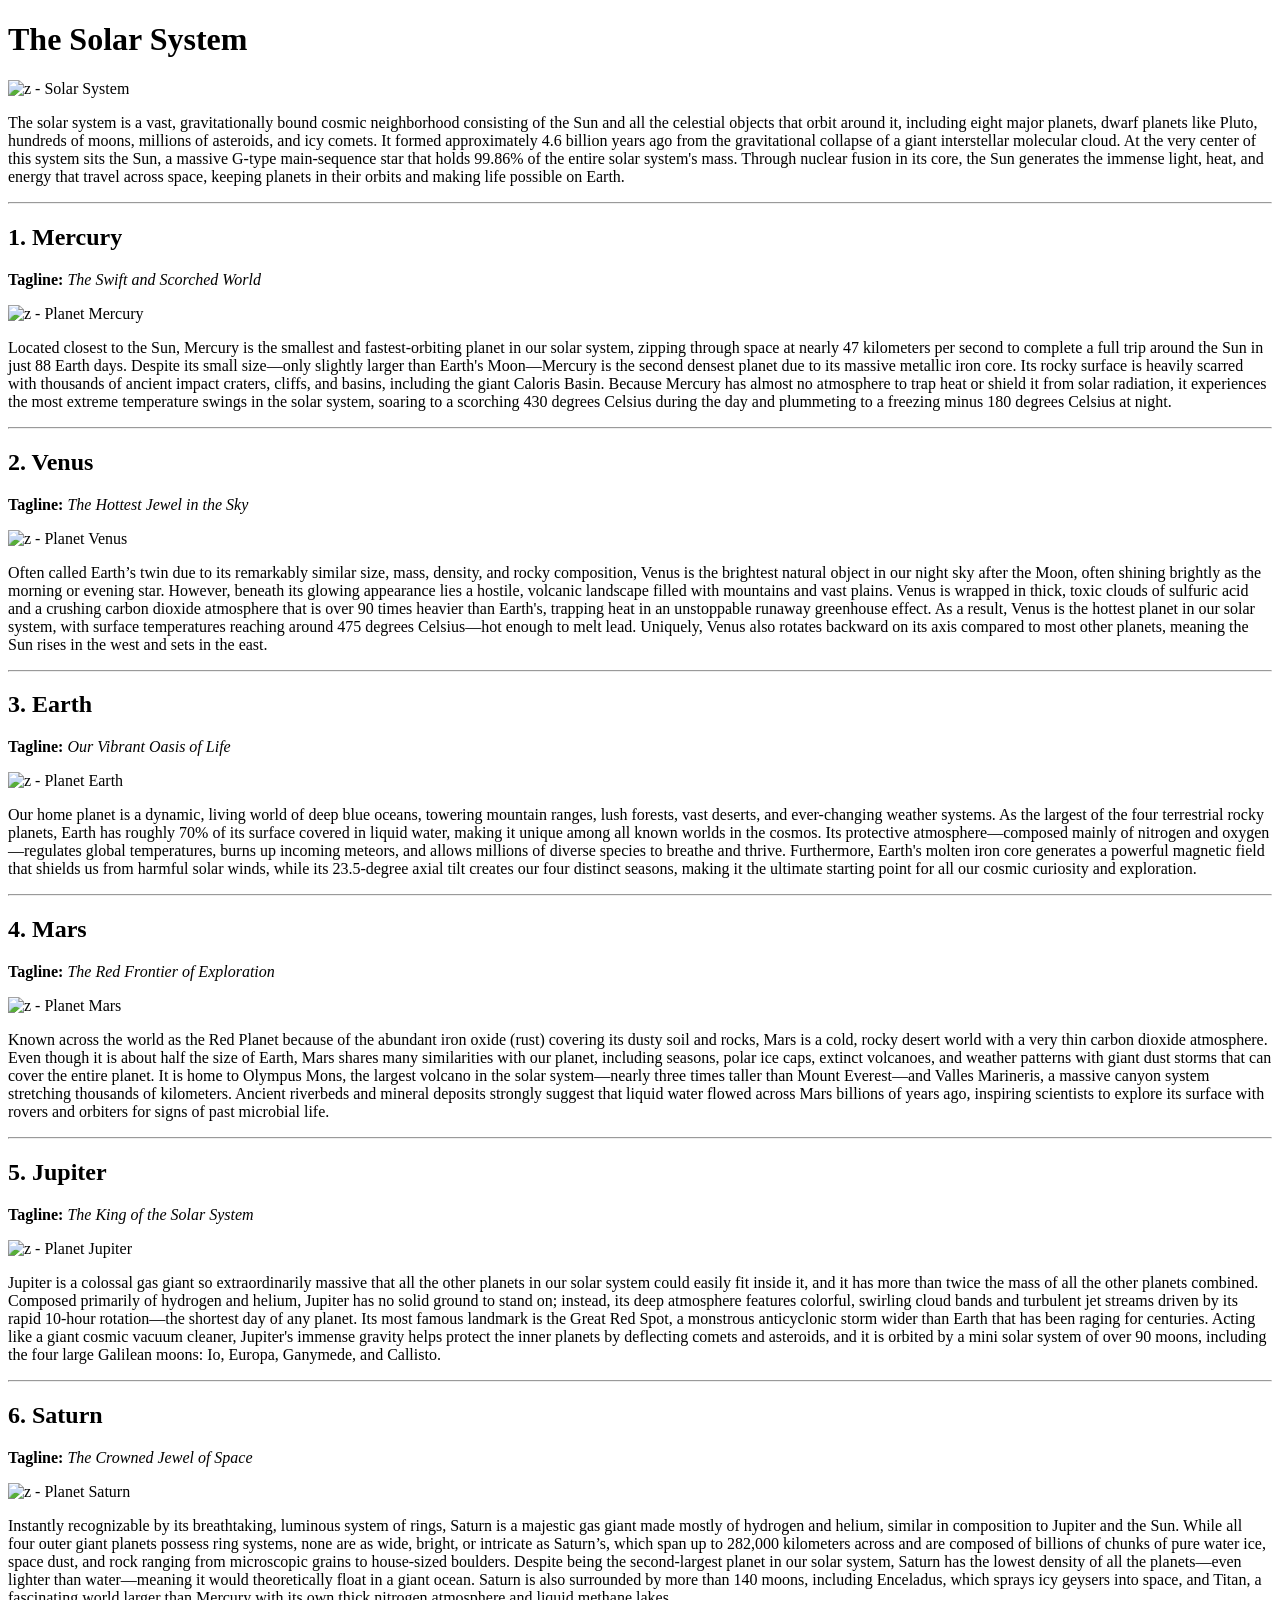
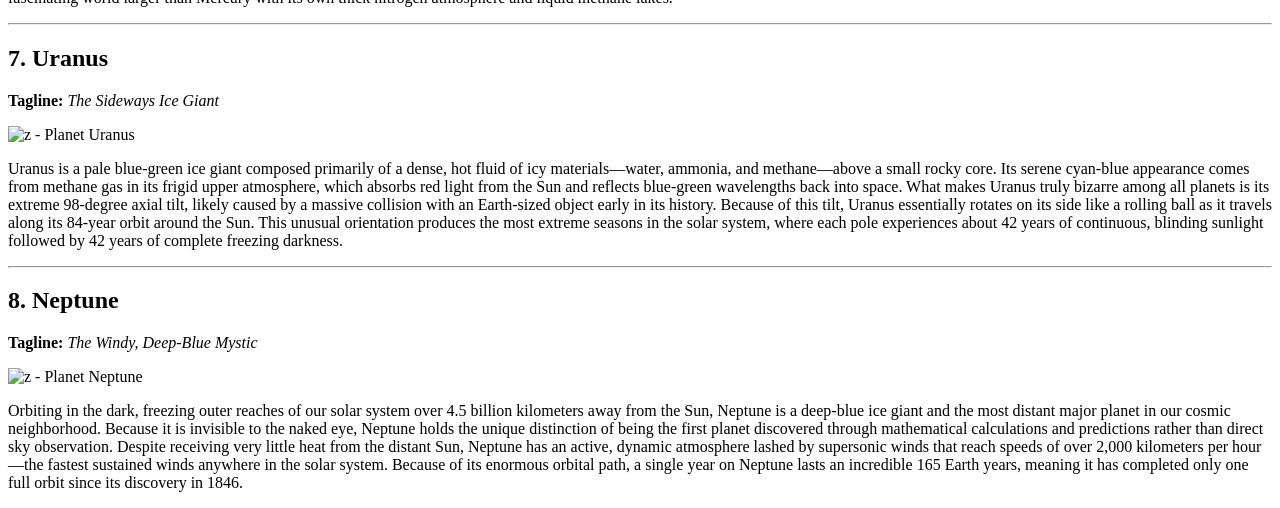
==== solarsystem.html @ f54e6237 "Initial portfolio upload" ====
<!DOCTYPE html>
<html lang="en">
<head>
    <meta charset="UTF-8">
    <meta name="viewport" content="width=device-width, initial-scale=1.0">
    <title>Solar System - Complete Guide</title>
</head>
<body>

    <!-- Main Heading & Intro -->
    <h1>The Solar System</h1>
    <img src="https://encrypted-tbn0.gstatic.com/images?q=tbn:ANd9GcS83Ryu0G4-MHWC6kcWVIpXO65J-vH83HaGzqbispYIqQ&s=10" alt="z - Solar System" width="500" >
    <p>The solar system is a vast, gravitationally bound cosmic neighborhood consisting of the Sun and all the celestial objects that orbit around it, including eight major planets, dwarf planets like Pluto, hundreds of moons, millions of asteroids, and icy comets. It formed approximately 4.6 billion years ago from the gravitational collapse of a giant interstellar molecular cloud. At the very center of this system sits the Sun, a massive G-type main-sequence star that holds 99.86% of the entire solar system's mass. Through nuclear fusion in its core, the Sun generates the immense light, heat, and energy that travel across space, keeping planets in their orbits and making life possible on Earth.</p>

    <hr>

    <!-- 1. Mercury -->
    <h2> 1. Mercury </h2>
    <p><strong>Tagline:</strong> <em>The Swift and Scorched World</em></p>
    <img src="https://encrypted-tbn0.gstatic.com/images?q=tbn:ANd9GcQeDzWFC3h9V_ijtJhcbDUfLhvY_5Gr8qsdjZ_AKAOYJw&s=10" alt="z - Planet Mercury" width="300">
    <p>Located closest to the Sun, Mercury is the smallest and fastest-orbiting planet in our solar system, zipping through space at nearly 47 kilometers per second to complete a full trip around the Sun in just 88 Earth days. Despite its small size—only slightly larger than Earth's Moon—Mercury is the second densest planet due to its massive metallic iron core. Its rocky surface is heavily scarred with thousands of ancient impact craters, cliffs, and basins, including the giant Caloris Basin. Because Mercury has almost no atmosphere to trap heat or shield it from solar radiation, it experiences the most extreme temperature swings in the solar system, soaring to a scorching 430 degrees Celsius during the day and plummeting to a freezing minus 180 degrees Celsius at night.</p>

    <hr>

    <!-- 2. Venus -->
    <h2>2. Venus</h2>
    <p><strong>Tagline:</strong> <em>The Hottest Jewel in the Sky</em></p>
    <img src="https://encrypted-tbn0.gstatic.com/images?q=tbn:ANd9GcQm6LxUSYjmIBfj145HWr0abHluYYRmEEwuXhKDtrsjlA&s=10" alt="z - Planet Venus" width="300">
    <p>Often called Earth’s twin due to its remarkably similar size, mass, density, and rocky composition, Venus is the brightest natural object in our night sky after the Moon, often shining brightly as the morning or evening star. However, beneath its glowing appearance lies a hostile, volcanic landscape filled with mountains and vast plains. Venus is wrapped in thick, toxic clouds of sulfuric acid and a crushing carbon dioxide atmosphere that is over 90 times heavier than Earth's, trapping heat in an unstoppable runaway greenhouse effect. As a result, Venus is the hottest planet in our solar system, with surface temperatures reaching around 475 degrees Celsius—hot enough to melt lead. Uniquely, Venus also rotates backward on its axis compared to most other planets, meaning the Sun rises in the west and sets in the east.</p>

    <hr>

    <!-- 3. Earth -->
    <h2>3. Earth</h2>
    <p><strong>Tagline:</strong> <em>Our Vibrant Oasis of Life</em></p>
    <img src="https://encrypted-tbn0.gstatic.com/images?q=tbn:ANd9GcTMzIFjG5M2qEp5FYLkr83ONFnXwhKxYB-1vPqHSIns4g&s=10" alt="z - Planet Earth" width="300">
    <p>Our home planet is a dynamic, living world of deep blue oceans, towering mountain ranges, lush forests, vast deserts, and ever-changing weather systems. As the largest of the four terrestrial rocky planets, Earth has roughly 70% of its surface covered in liquid water, making it unique among all known worlds in the cosmos. Its protective atmosphere—composed mainly of nitrogen and oxygen—regulates global temperatures, burns up incoming meteors, and allows millions of diverse species to breathe and thrive. Furthermore, Earth's molten iron core generates a powerful magnetic field that shields us from harmful solar winds, while its 23.5-degree axial tilt creates our four distinct seasons, making it the ultimate starting point for all our cosmic curiosity and exploration.</p>

    <hr>

    <!-- 4. Mars -->
    <h2>4. Mars</h2>
    <p><strong>Tagline:</strong> <em>The Red Frontier of Exploration</em></p>
    <img src="https://encrypted-tbn0.gstatic.com/images?q=tbn:ANd9GcRCoe7Pf_GViYGXshgGSO90nqEDs4oHjFGQymUbHe4t6Q&s=10" alt="z - Planet Mars" width="300">
    <p>Known across the world as the Red Planet because of the abundant iron oxide (rust) covering its dusty soil and rocks, Mars is a cold, rocky desert world with a very thin carbon dioxide atmosphere. Even though it is about half the size of Earth, Mars shares many similarities with our planet, including seasons, polar ice caps, extinct volcanoes, and weather patterns with giant dust storms that can cover the entire planet. It is home to Olympus Mons, the largest volcano in the solar system—nearly three times taller than Mount Everest—and Valles Marineris, a massive canyon system stretching thousands of kilometers. Ancient riverbeds and mineral deposits strongly suggest that liquid water flowed across Mars billions of years ago, inspiring scientists to explore its surface with rovers and orbiters for signs of past microbial life.</p>

    <hr>

    <!-- 5. Jupiter -->
    <h2>5. Jupiter</h2>
    <p><strong>Tagline:</strong> <em>The King of the Solar System</em></p>
    <img src="https://encrypted-tbn0.gstatic.com/images?q=tbn:ANd9GcRBRaKuMx81FQP2ytm6g_GxM4yqOTzR5Ua6bkk0WwdyzQ&s=10" alt="z - Planet Jupiter" width="300">
    <p>Jupiter is a colossal gas giant so extraordinarily massive that all the other planets in our solar system could easily fit inside it, and it has more than twice the mass of all the other planets combined. Composed primarily of hydrogen and helium, Jupiter has no solid ground to stand on; instead, its deep atmosphere features colorful, swirling cloud bands and turbulent jet streams driven by its rapid 10-hour rotation—the shortest day of any planet. Its most famous landmark is the Great Red Spot, a monstrous anticyclonic storm wider than Earth that has been raging for centuries. Acting like a giant cosmic vacuum cleaner, Jupiter's immense gravity helps protect the inner planets by deflecting comets and asteroids, and it is orbited by a mini solar system of over 90 moons, including the four large Galilean moons: Io, Europa, Ganymede, and Callisto.</p>

    <hr>

    <!-- 6. Saturn -->
    <h2>6. Saturn</h2>
    <p><strong>Tagline:</strong> <em>The Crowned Jewel of Space</em></p>
    <img src="https://encrypted-tbn0.gstatic.com/images?q=tbn:ANd9GcTYRuNm5zpIDrDp2DP8_k009RPPjTZmzZGHiVXE50mNRw&s=10" alt="z - Planet Saturn" width="300">
    <p>Instantly recognizable by its breathtaking, luminous system of rings, Saturn is a majestic gas giant made mostly of hydrogen and helium, similar in composition to Jupiter and the Sun. While all four outer giant planets possess ring systems, none are as wide, bright, or intricate as Saturn’s, which span up to 282,000 kilometers across and are composed of billions of chunks of pure water ice, space dust, and rock ranging from microscopic grains to house-sized boulders. Despite being the second-largest planet in our solar system, Saturn has the lowest density of all the planets—even lighter than water—meaning it would theoretically float in a giant ocean. Saturn is also surrounded by more than 140 moons, including Enceladus, which sprays icy geysers into space, and Titan, a fascinating world larger than Mercury with its own thick nitrogen atmosphere and liquid methane lakes.</p>

    <hr>

    <!-- 7. Uranus -->
    <h2>7. Uranus</h2>
    <p><strong>Tagline:</strong> <em>The Sideways Ice Giant</em></p>
    <img src=" https://encrypted-tbn0.gstatic.com/images?q=tbn:ANd9GcTR5f4iGKgcTiEG88vsRM248AwaoFu6XouG07g0tIDHCg&s=10" alt="z - Planet Uranus" width="300">
    <p>Uranus is a pale blue-green ice giant composed primarily of a dense, hot fluid of icy materials—water, ammonia, and methane—above a small rocky core. Its serene cyan-blue appearance comes from methane gas in its frigid upper atmosphere, which absorbs red light from the Sun and reflects blue-green wavelengths back into space. What makes Uranus truly bizarre among all planets is its extreme 98-degree axial tilt, likely caused by a massive collision with an Earth-sized object early in its history. Because of this tilt, Uranus essentially rotates on its side like a rolling ball as it travels along its 84-year orbit around the Sun. This unusual orientation produces the most extreme seasons in the solar system, where each pole experiences about 42 years of continuous, blinding sunlight followed by 42 years of complete freezing darkness.</p>

    <hr>

    <!-- 8. Neptune -->
    <h2>8. Neptune</h2>
    <p><strong>Tagline:</strong> <em>The Windy, Deep-Blue Mystic</em></p>
    <img src="https://encrypted-tbn0.gstatic.com/images?q=tbn:ANd9GcTkZmydIDRxdYKRDjnrNLk94eMyMp0PXCHGJgotfwEj6w&s=10" alt="z - Planet Neptune" width="300">
    <p>Orbiting in the dark, freezing outer reaches of our solar system over 4.5 billion kilometers away from the Sun, Neptune is a deep-blue ice giant and the most distant major planet in our cosmic neighborhood. Because it is invisible to the naked eye, Neptune holds the unique distinction of being the first planet discovered through mathematical calculations and predictions rather than direct sky observation. Despite receiving very little heat from the distant Sun, Neptune has an active, dynamic atmosphere lashed by supersonic winds that reach speeds of over 2,000 kilometers per hour—the fastest sustained winds anywhere in the solar system. Because of its enormous orbital path, a single year on Neptune lasts an incredible 165 Earth years, meaning it has completed only one full orbit since its discovery in 1846.</p>

</body>
</html>
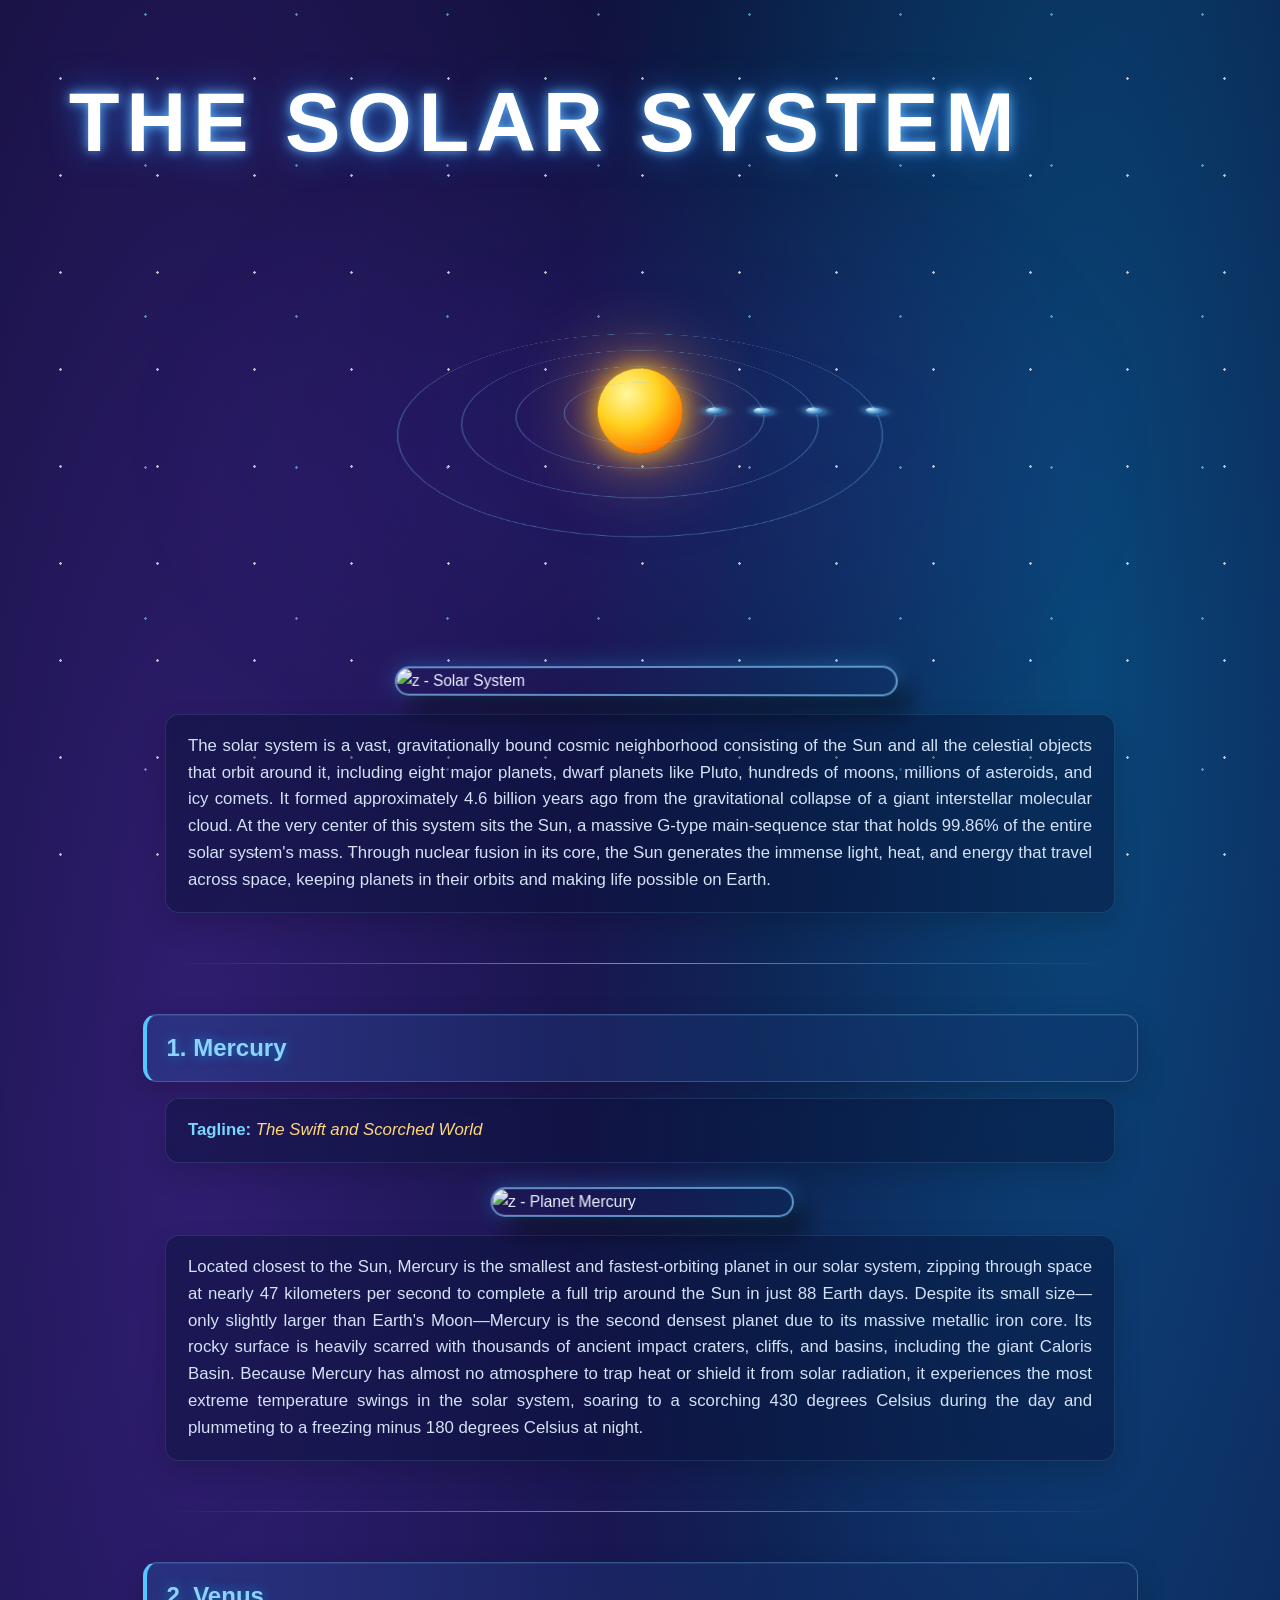
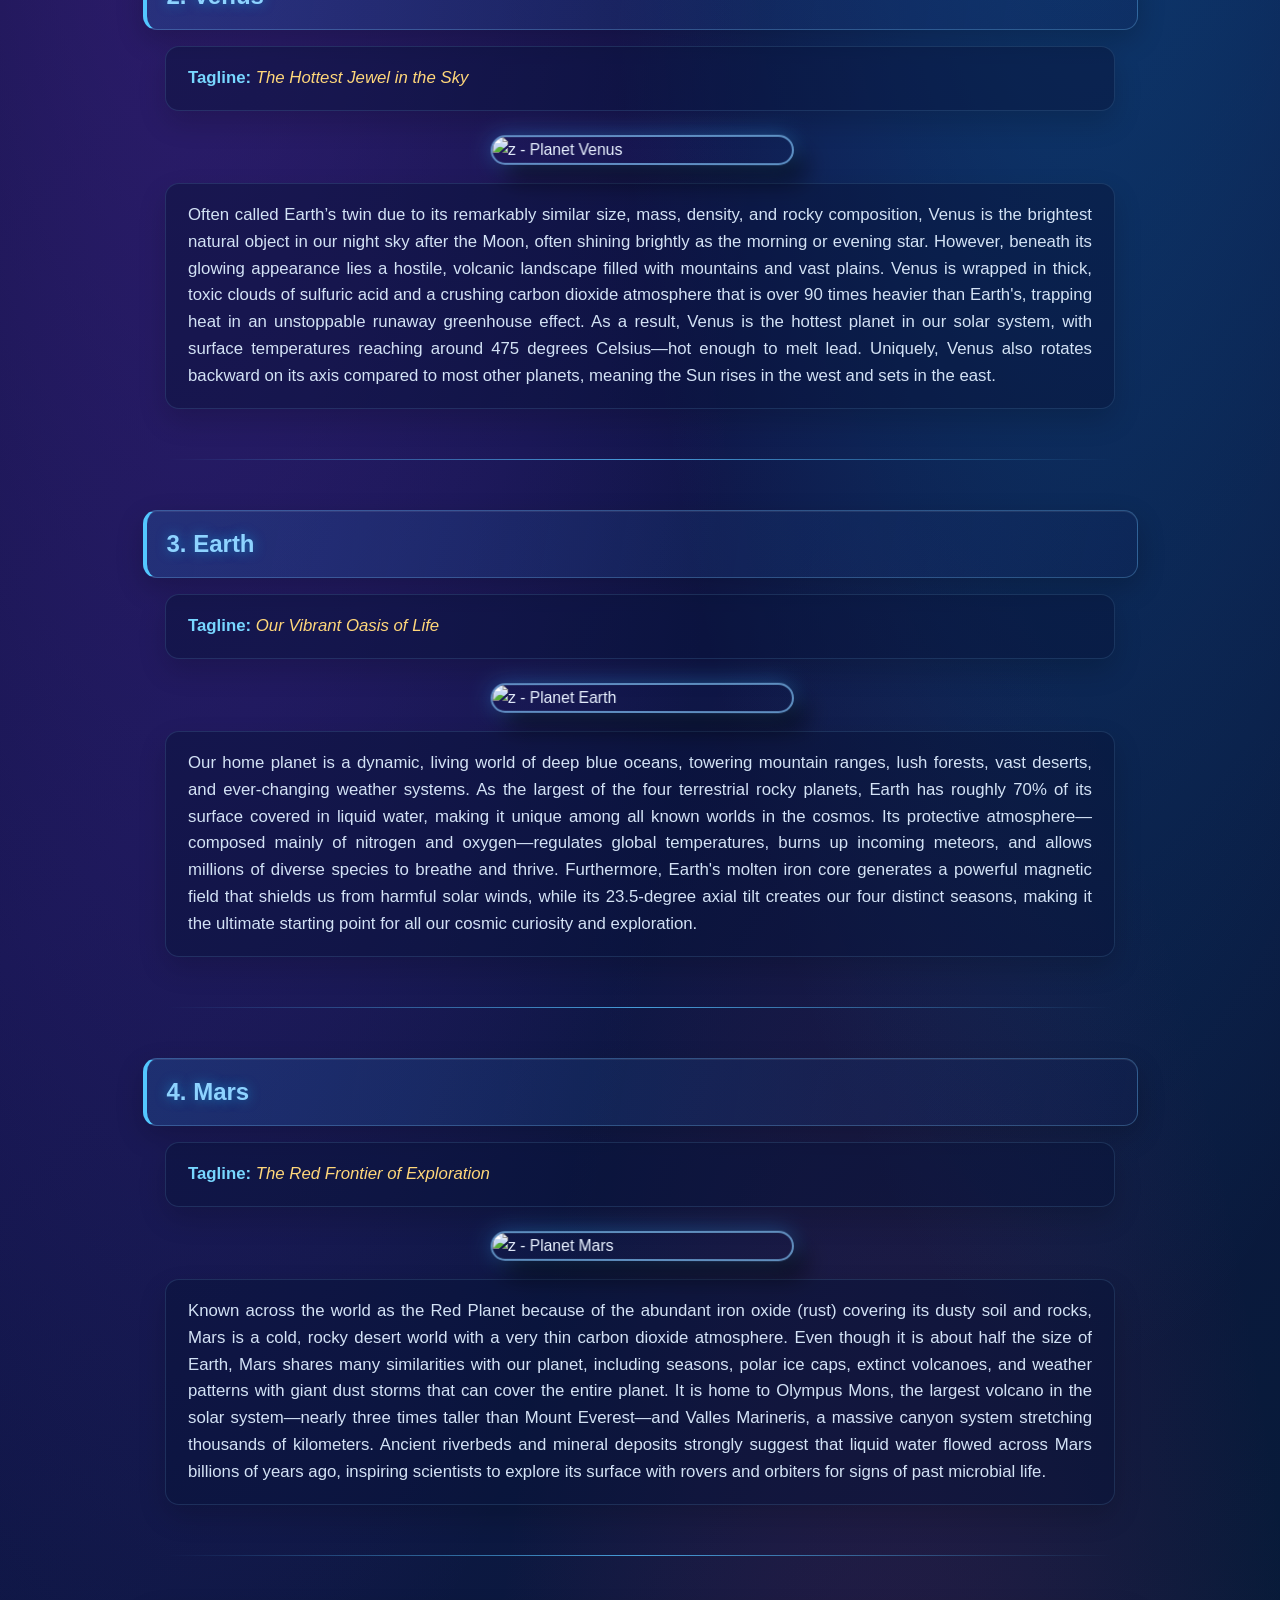
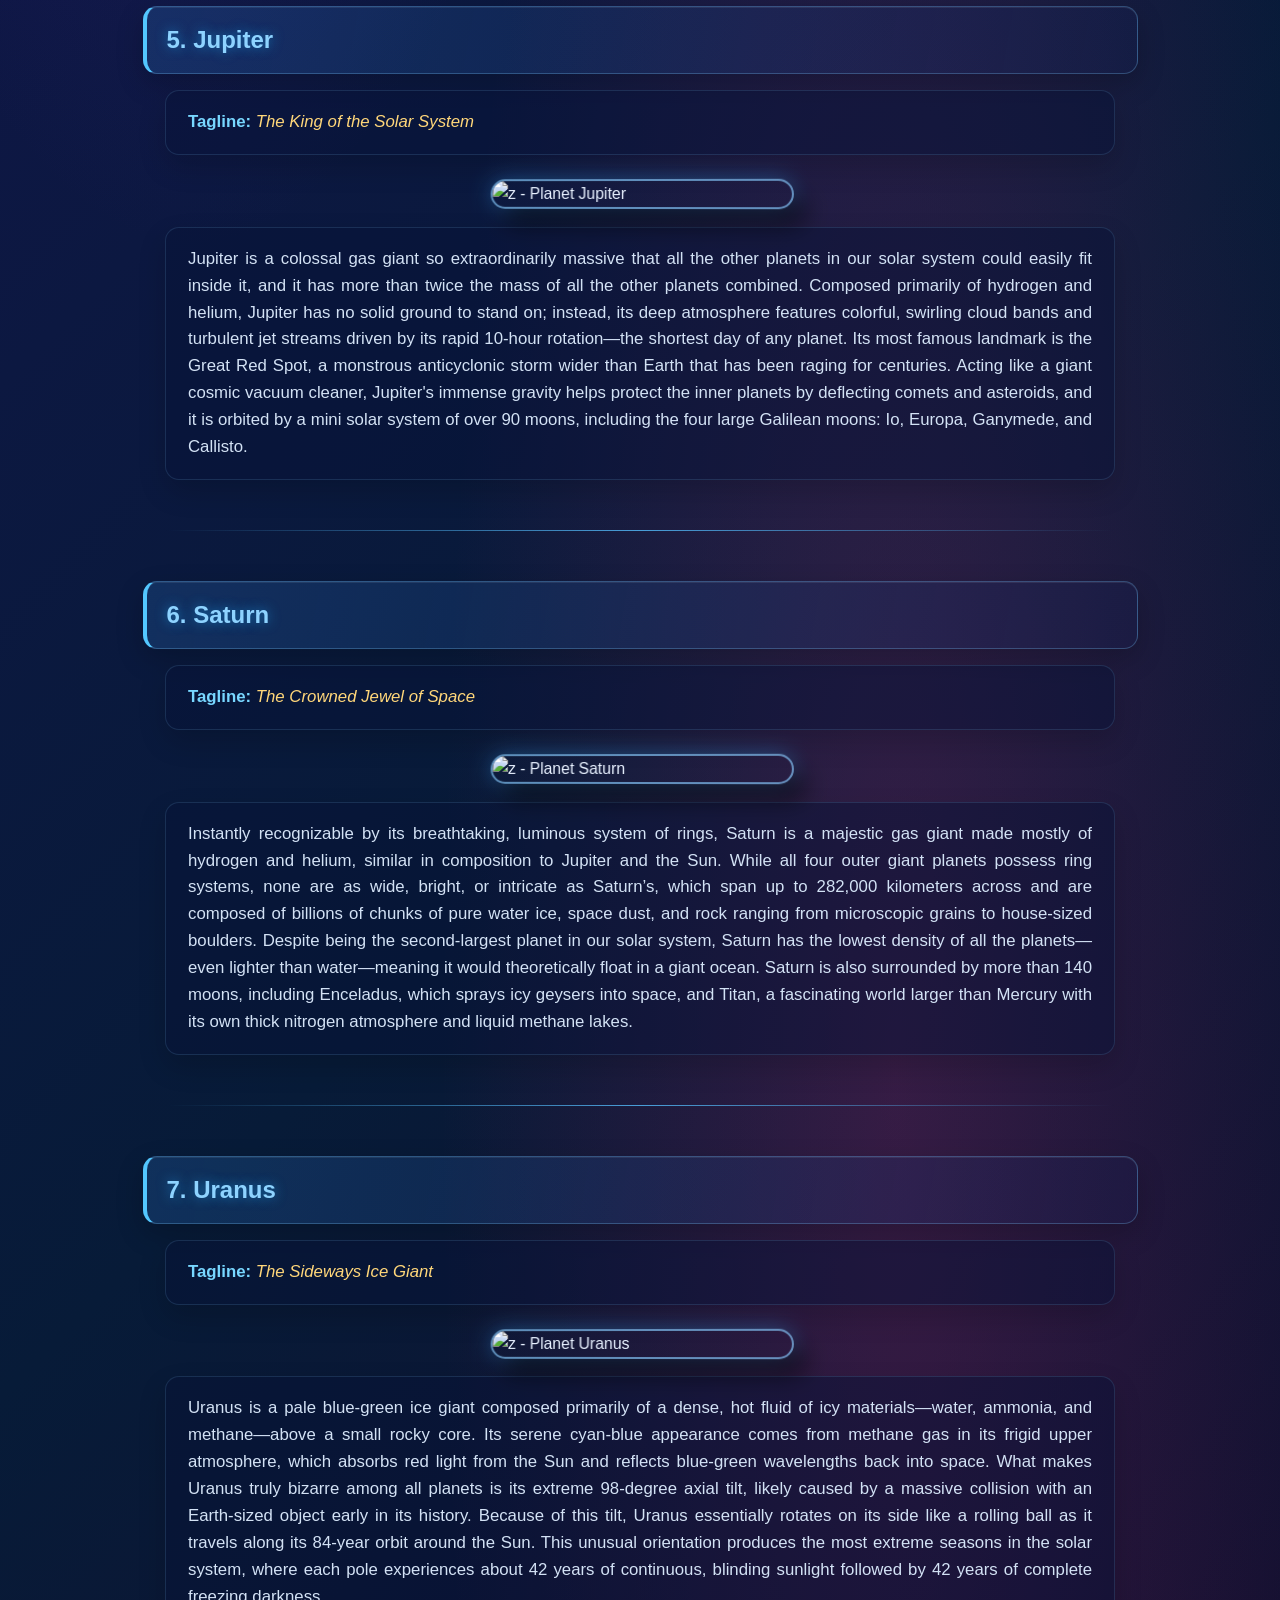
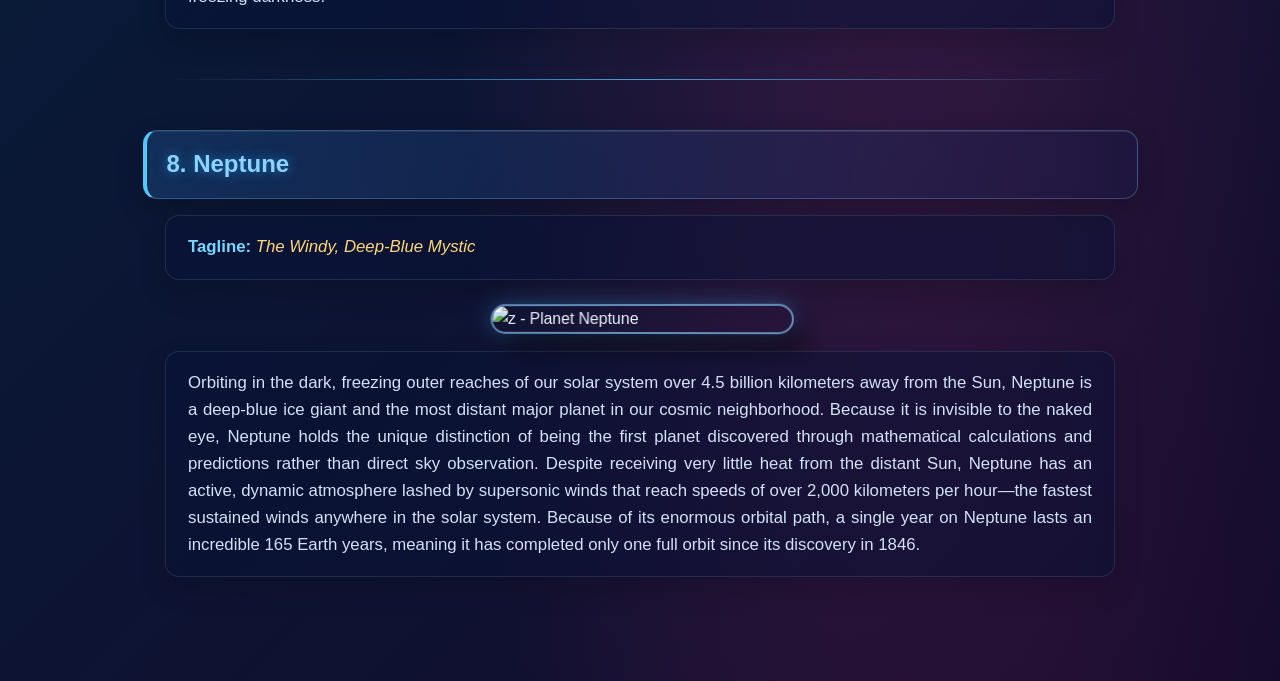
==== commit 3a6c0696: "Updated portfolio" ====
--- a/solarsystem.html
+++ b/solarsystem.html
@@ -4,11 +4,190 @@
     <meta charset="UTF-8">
     <meta name="viewport" content="width=device-width, initial-scale=1.0">
     <title>Solar System - Complete Guide</title>
+    <style>
+        body {
+            font-family: Arial, sans-serif;
+            line-height: 1.6;
+            margin: 0;
+            padding: 56px 20px 80px;
+            color: #e8f1ff;
+            background:
+                radial-gradient(ellipse at 15% 20%, rgba(87, 42, 170, .48) 0, transparent 38%),
+                radial-gradient(ellipse at 85% 12%, rgba(0, 157, 214, .38) 0, transparent 34%),
+                radial-gradient(ellipse at 70% 78%, rgba(206, 47, 125, .22) 0, transparent 36%),
+                linear-gradient(135deg, #090d2d 0%, #11154a 38%, #071b38 68%, #160b2c 100%);
+            overflow-x: hidden;
+        }
+        body::before {
+            content: "";
+            position: fixed;
+            inset: 0;
+            pointer-events: none;
+            opacity: .75;
+            background-image:
+                radial-gradient(circle, rgba(255,255,255,.95) 0 1px, transparent 1.5px),
+                radial-gradient(circle, rgba(125,215,255,.8) 0 1px, transparent 1.5px),
+                radial-gradient(ellipse at center, rgba(113,64,255,.18), transparent 58%);
+            background-size: 97px 97px, 151px 151px, 100% 100%;
+            background-position: 12px 30px, 70px 90px, center;
+            animation: drift 24s ease-in-out infinite alternate;
+            z-index: -1;
+        }
+        @keyframes drift {
+            from { transform: scale(1) translate3d(0, 0, 0); }
+            to { transform: scale(1.08) translate3d(-1%, 1%, 0); }
+        }
+        body > * {
+            max-width: 1050px;
+            margin-left: auto;
+            margin-right: auto;
+        }
+        h1 {
+            color: #fff;
+            text-align: center;
+            font-size: clamp(2.5rem, 7vw, 5.2rem);
+            letter-spacing: .08em;
+            text-transform: uppercase;
+            text-shadow: 0 0 12px #63b8ff, 0 0 35px #2369c7;
+            margin: 0 0 12px;
+        }
+        h2 {
+            color: #8ed3ff;
+            margin: 42px auto 16px;
+            padding: 14px 20px;
+            max-width: 950px;
+            border: 1px solid rgba(126, 205, 255, .28);
+            border-left: 4px solid #53c7ff;
+            border-radius: 14px;
+            background: linear-gradient(100deg, rgba(38, 101, 174, .3), rgba(20, 33, 91, .2));
+            box-shadow: 0 10px 28px rgba(0, 0, 0, .2), inset 0 1px rgba(255,255,255,.08);
+            text-shadow: 0 0 12px #1876b7;
+        }
+        img {
+            display: block;
+            margin: 18px auto;
+            max-width: 100%;
+            height: auto;
+            border: 2px solid rgba(135, 205, 255, .65);
+            border-radius: 22px;
+            box-shadow: 12px 16px 25px rgba(0, 0, 0, .55), 0 0 22px rgba(58, 168, 255, .35);
+            transform: perspective(700px) rotateY(-4deg) rotateX(2deg);
+            transition: transform .45s ease, box-shadow .45s ease;
+        }
+        img:hover {
+            transform: perspective(700px) rotateY(4deg) rotateX(-2deg) translateZ(18px) scale(1.04);
+            box-shadow: 20px 22px 35px rgba(0, 0, 0, .85), 0 0 38px rgba(94, 195, 255, .75);
+        }
+        p {
+            margin: 0 auto 24px;
+            padding: 18px 22px;
+            max-width: 950px;
+            color: #d3e2f5;
+            font-size: 1.05rem;
+            text-align: justify;
+            background: rgba(8, 18, 55, .46);
+            border: 1px solid rgba(126, 205, 255, .14);
+            border-radius: 14px;
+            box-shadow: 0 12px 28px rgba(0, 0, 0, .16);
+            box-sizing: border-box;
+        }
+        p strong {
+            color: #78d7ff;
+        }
+        p em {
+            color: #ffd77a;
+        }
+        hr {
+            border: 0;
+            height: 1px;
+            background: linear-gradient(90deg, transparent, rgba(85,191,255,.8), transparent);
+            margin: 50px auto;
+            max-width: 950px;
+        }
+        .hero-image {
+            width: min(500px, 90vw);
+            border-radius: 24px;
+            transform: perspective(900px) rotateX(8deg);
+        }
+        .solar-scene {
+            position: relative;
+            width: min(720px, 94vw);
+            height: min(420px, 58vw);
+            min-height: 280px;
+            margin: 0 auto 45px;
+            perspective: 900px;
+            transform-style: preserve-3d;
+            filter: drop-shadow(0 0 28px rgba(32, 126, 255, .28));
+        }
+        .sun {
+            position: absolute;
+            width: 82px;
+            height: 82px;
+            left: calc(50% - 41px);
+            top: calc(50% - 41px);
+            border-radius: 50%;
+            background: radial-gradient(circle at 35% 30%, #fff8a0, #ffd21f 40%, #ff7b00 75%, #d52d00);
+            box-shadow: 0 0 25px #ffbd24, 0 0 75px #ff7b00;
+            transform: translateZ(35px);
+        }
+        .orbit {
+            position: absolute;
+            left: 50%;
+            top: 50%;
+            border: 1px solid rgba(126, 205, 255, .42);
+            border-radius: 50%;
+            transform: translate(-50%, -50%) rotateX(66deg);
+            transform-style: preserve-3d;
+            animation: spin 14s linear infinite;
+        }
+        .orbit::after {
+            content: "";
+            position: absolute;
+            width: 18px;
+            height: 18px;
+            right: -9px;
+            top: calc(50% - 9px);
+            border-radius: 50%;
+            background: radial-gradient(circle at 30% 25%, #d8f4ff, #3988c6 55%, #12315d);
+            box-shadow: 0 0 12px #6acbff;
+        }
+        .orbit.one { width: 150px; height: 150px; animation-duration: 5s; }
+        .orbit.two { width: 245px; height: 245px; animation-duration: 8s; }
+        .orbit.three { width: 350px; height: 350px; animation-duration: 12s; }
+        .orbit.four { width: 470px; height: 470px; animation-duration: 18s; }
+        @keyframes spin { to { transform: translate(-50%, -50%) rotateX(66deg) rotateZ(360deg); } }
+        @media (prefers-reduced-motion: reduce) {
+            *, *::before, *::after {
+                animation-duration: .01ms !important;
+                animation-iteration-count: 1 !important;
+                transition-duration: .01ms !important;
+            }
+        }
+        @media (max-width: 600px) {
+            body { padding: 30px 14px 50px; }
+            h1 { letter-spacing: .04em; }
+            h2 { margin-top: 32px; padding: 12px 15px; }
+            p { text-align: left; font-size: 1rem; padding: 15px 16px; }
+            .solar-scene { min-height: 230px; }
+            .orbit.four { width: 290px; height: 290px; }
+            .orbit.three { width: 220px; height: 220px; }
+            .orbit.two { width: 155px; height: 155px; }
+            .orbit.one { width: 95px; height: 95px; }
+            .sun { width: 52px; height: 52px; left: calc(50% - 26px); top: calc(50% - 26px); }
+        }
+    </style>
 </head>
 <body>
 
     <!-- Main Heading & Intro -->
     <h1>The Solar System</h1>
+    <div class="solar-scene" aria-label="Animated 3D model of planets orbiting the Sun" role="img">
+        <div class="sun"></div>
+        <div class="orbit one"></div>
+        <div class="orbit two"></div>
+        <div class="orbit three"></div>
+        <div class="orbit four"></div>
+    </div>
     <img src="https://encrypted-tbn0.gstatic.com/images?q=tbn:ANd9GcS83Ryu0G4-MHWC6kcWVIpXO65J-vH83HaGzqbispYIqQ&s=10" alt="z - Solar System" width="500" >
     <p>The solar system is a vast, gravitationally bound cosmic neighborhood consisting of the Sun and all the celestial objects that orbit around it, including eight major planets, dwarf planets like Pluto, hundreds of moons, millions of asteroids, and icy comets. It formed approximately 4.6 billion years ago from the gravitational collapse of a giant interstellar molecular cloud. At the very center of this system sits the Sun, a massive G-type main-sequence star that holds 99.86% of the entire solar system's mass. Through nuclear fusion in its core, the Sun generates the immense light, heat, and energy that travel across space, keeping planets in their orbits and making life possible on Earth.</p>
 
@@ -65,7 +244,7 @@
     <!-- 7. Uranus -->
     <h2>7. Uranus</h2>
     <p><strong>Tagline:</strong> <em>The Sideways Ice Giant</em></p>
-    <img src=" https://encrypted-tbn0.gstatic.com/images?q=tbn:ANd9GcTR5f4iGKgcTiEG88vsRM248AwaoFu6XouG07g0tIDHCg&s=10" alt="z - Planet Uranus" width="300">
+    <img src="https://encrypted-tbn0.gstatic.com/images?q=tbn:ANd9GcTR5f4iGKgcTiEG88vsRM248AwaoFu6XouG07g0tIDHCg&s=10" alt="z - Planet Uranus" width="300">
     <p>Uranus is a pale blue-green ice giant composed primarily of a dense, hot fluid of icy materials—water, ammonia, and methane—above a small rocky core. Its serene cyan-blue appearance comes from methane gas in its frigid upper atmosphere, which absorbs red light from the Sun and reflects blue-green wavelengths back into space. What makes Uranus truly bizarre among all planets is its extreme 98-degree axial tilt, likely caused by a massive collision with an Earth-sized object early in its history. Because of this tilt, Uranus essentially rotates on its side like a rolling ball as it travels along its 84-year orbit around the Sun. This unusual orientation produces the most extreme seasons in the solar system, where each pole experiences about 42 years of continuous, blinding sunlight followed by 42 years of complete freezing darkness.</p>
 
     <hr>
